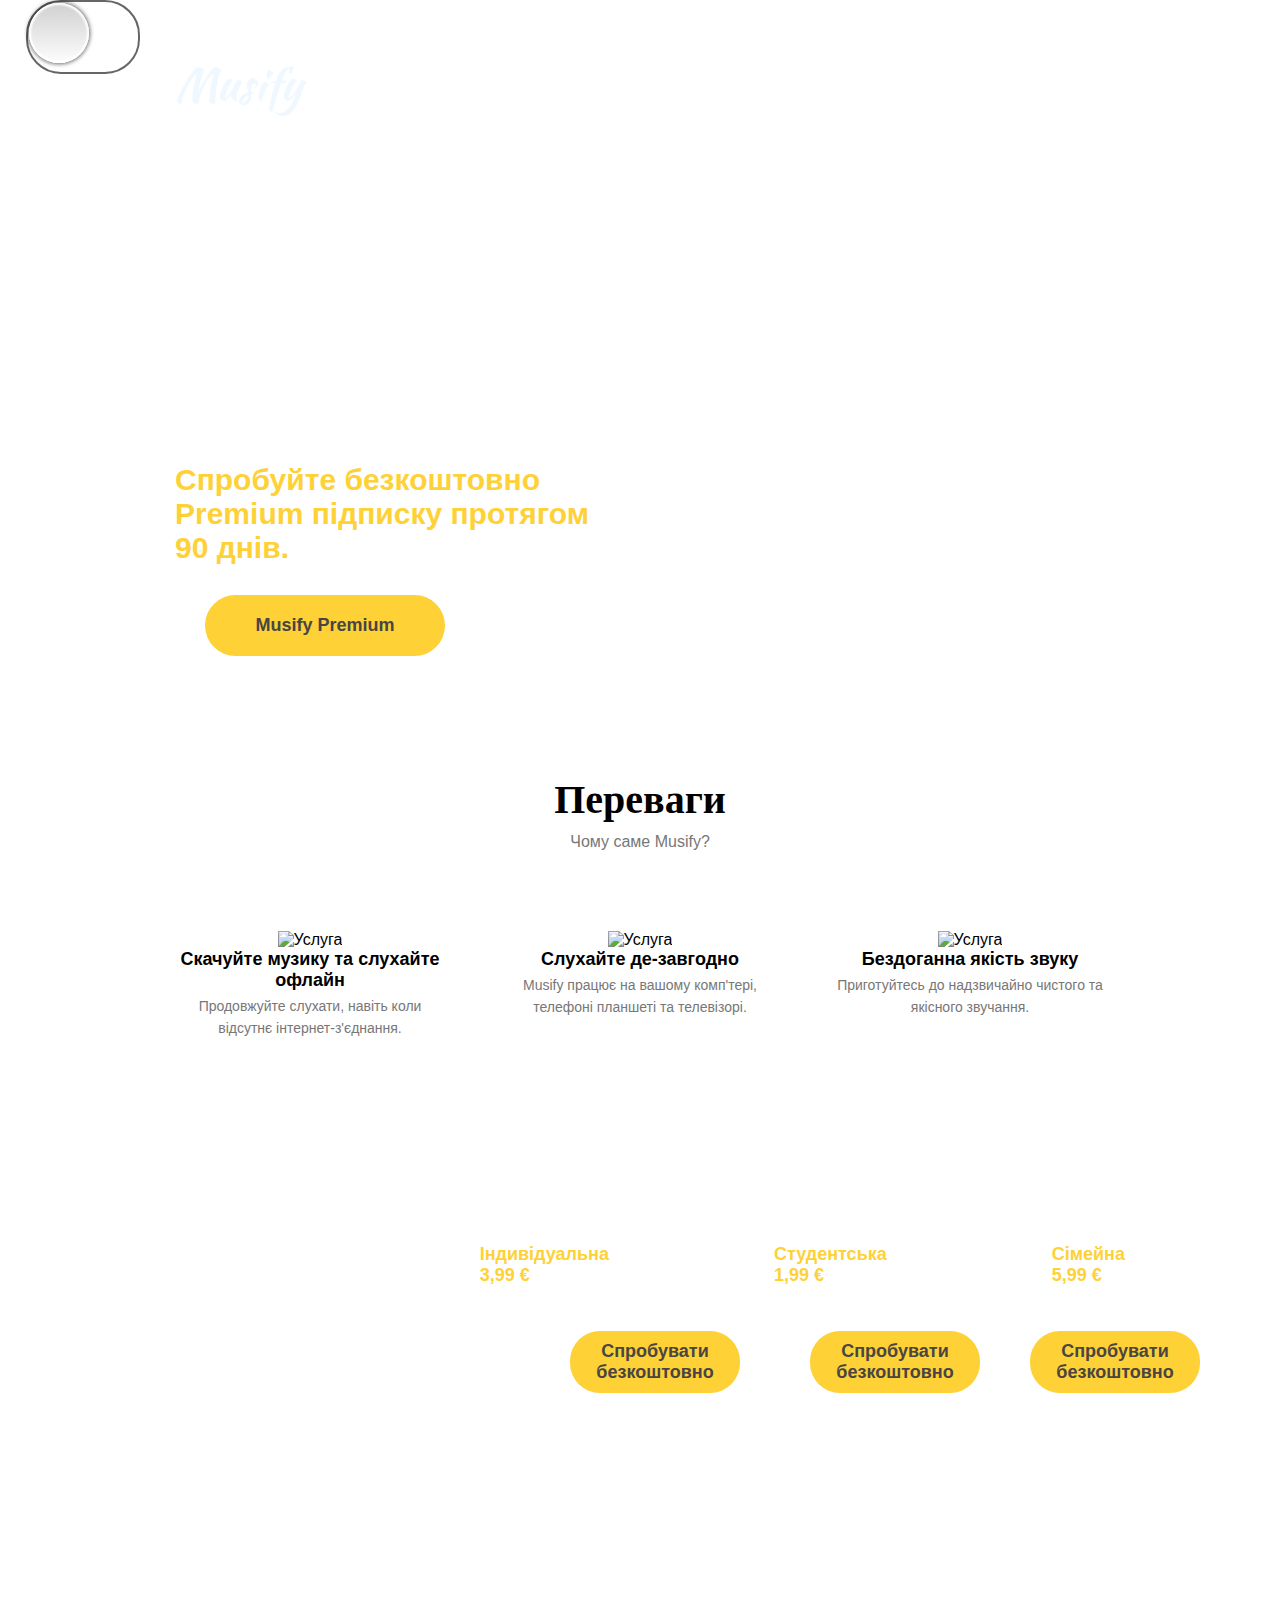
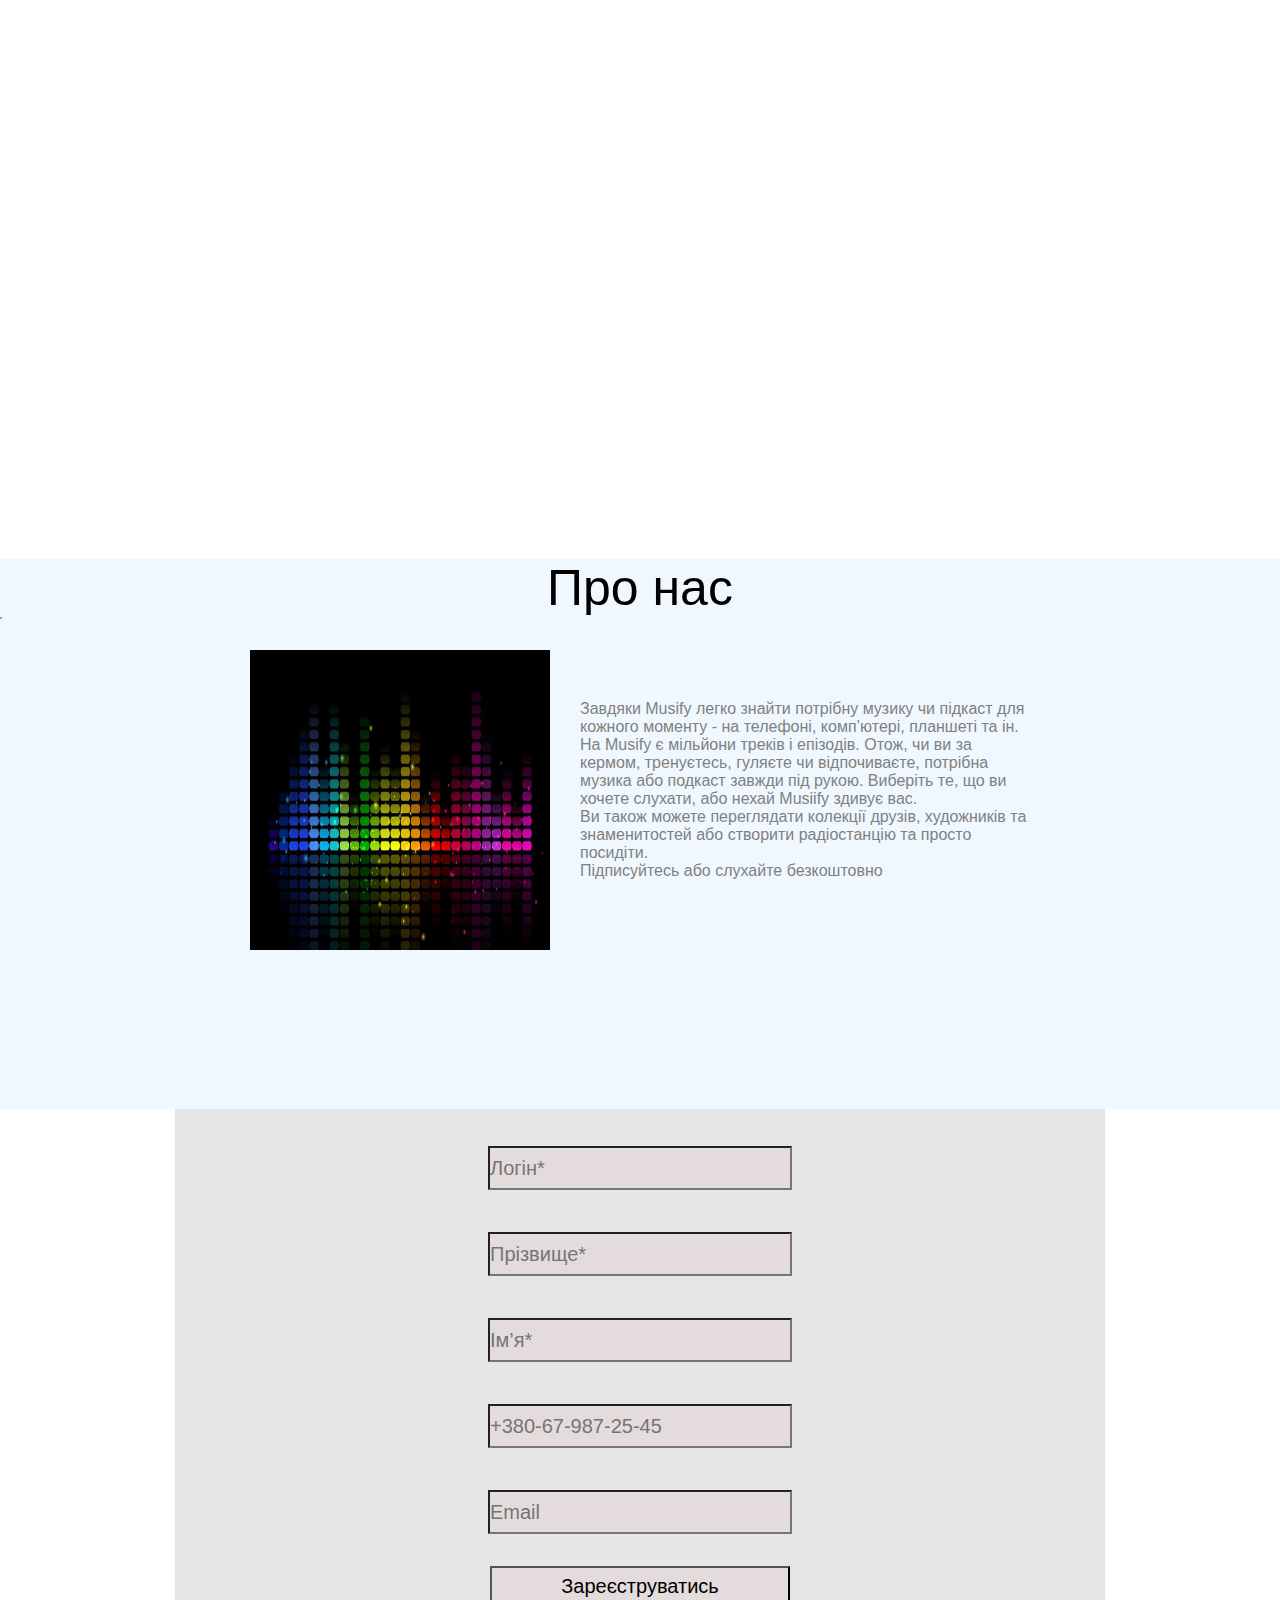
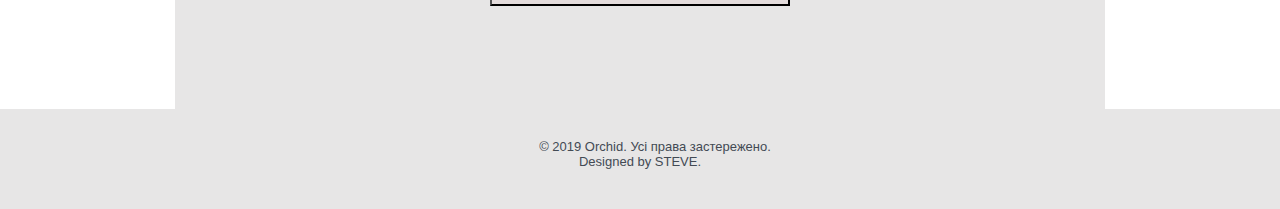
==== index.html @ 1489410d "First commit" ====
<!DOCTYPE html>
<html lang="en">
<head>
	<meta charset="UTF-8">
	<title>Musify</title>
	<link rel="stylesheet" href="css/dark.css">
	<script src="js/script.js"></script>
	<link href="https://fonts.googleapis.com/css?family=Kaushan+Script&display=swap" rel="stylesheet">
</head>
<body>
	<header>
	<div class="switch">
    	<input type="checkbox" id="switch-1" class="switch-check">
    	<label for="switch-1" class="switch-label">
       		 Опція
       	<span class="switch-slider switch-slider-on"></span>
           <span class="switch-slider switch-slider-off"></span>
    </label>
     </div>

		<div class="container">
			<div class="heading clearfix">
				<div class="logo">Musify</div>
				<nav class="menu">
					<ul>
						<li><a href="#">Premium</a>
						<ul>
						    <li><a href="#">Індивідуальна</a></li>
						    <li><a href="#">Студентська</a></li>
						    <li><a href="#">Сімейна</a></li>
						</ul>
						</li>
						<li><a href="#">Завантажити</a></li>
						<li><a href="#">Підтримка</a></li>
						<li><a class="button_1" href="#">Log in</a></li>
						<li><a class="button_2" href="registry.html">Sign up</a></li>
					</ul>
				</nav>
			</div>
				<div class="text-one">
					Музика для всіх.
					<br>
					В будь-якій точці світу.
				</div>
				<h1 class="text-two">
					Спробуйте безкоштовно Premium підписку протягом 90 днів.
				</h1>
			<a class="button_3" href="#" onclick="buttonClick(this)">Musify Premium</a>
		</div>
		<button onclick="topFunction()" id="Btn" title="Go to top">Наверх</button>
	</header>


		<section id="advantages">
		<div class="container">
			<div class="title">
				<h2>
					Переваги
				</h2>
				<p>
					Чому саме Musify? 
				</p>
			</div>
			<div class="services clearfix">
				<div class="services__item">
					<img src="img/adv_1.jpg" width="250" height="150" alt="Услуга">
					<h3>Скачуйте музику та слухайте офлайн</h3>
					<p>
                    Продовжуйте слухати, навіть коли відсутнє інтернет-з'єднання.
					</p>
				</div>
				<div class="services__item">
					<img src="img/adv_2.jpg" width="250" height="150" alt="Услуга">
					<h3>Слухайте де-завгодно</h3>
					<p>
						Musify працює на вашому комп'тері, телефоні планшеті та телевізорі.
					</p>
				</div>
				<div class="services__item">
					<img src="img/adv_3.jpg" width="250" height="150" alt="Услуга">
					<h3>Бездоганна якість звуку</h3>
					<p>
						Приготуйтесь до надзвичайно чистого та якісного звучання.
					</p>
				</div>
			</div>
		</div>
	</section>
	<section >
	
	<div class=content >
	   <div class="text_subscribes">
    <ul>
    <li><a href="#">Індивідуальна<br>3,99 &#8364;</a></li>
    <li><a href="#">Студентська<br>1,99 &#8364;</a></li>
    <li><a href="#">Сімейна<br>5,99 &#8364;</a></li>
    </ul>
    </div>
	<table>
		<tr class="top">
			<a class="button_4">Спробувати<br> безкоштовно</a>
			<a class="button_5">Спробувати<br> безкоштовно</a>
			<a class="button_6">Спробувати<br> безкоштовно</a>
		</tr>
		<tr>
			<td>60 мільйонів пісень<br>І ваша особиста музикальна колекція</td>
			<td>&#10003;</td>
			<td>&#10003;</td>
			<td>&#10003;</td>
		</tr>
		<tr>
			<td>Слухайте онлайн і офлайн</td>
			<td>&#10003;</td>
			<td>&#10003;</td>
			<td>&#10003;</td>
		</tr>
		<tr>
			<td>Безкоштовна пробна підписка без обов"язків</td>
		    <td>&#10003;</td>
			<td>&#10003;</td>
			<td>&#10003;</td>
		</tr>
		<tr>
			<td>Відтворення музики та відеокліпів без реклами</td>
			<td>&#10003;</td>
			<td>&#10003;</td>
			<td>&#10003;</td>
		</tr>
		<tr>
			<td>Відсутня реклама</td>
			<td>&#10003;</td>
			<td>&#10003;</td>
			<td>&#10003;</td>
		</tr>
		<tr>
			<td>До 6 користувачів у групі</td>
			<td></td>
			<td></td>
			<td>&#10003;</td>
		</tr>
		
	</table>

	<div class="text-three">
        Оформіть безкоштовну пробну підписку на три місяці.
    </div>
    <div class="text-four">
        Без жодних зобов'язань, в будь-який момент ви можете відмінити підписку.
    </div>
	</div>
	</section>
	
  <section id="about">
		<div class="container about">
			<div class="titles_1">
				<div class="title_1">
					Про нас
				</div>
				<hr>
			</div>
			<div class="row">
				<div class="image">
					<img src="img/equalizer.jpg" alt="">
				</div>
				<div class="text animated fadeInRight">
					<p>Завдяки Musify легко знайти потрібну музику чи підкаст для кожного моменту - на телефоні, комп’ютері, планшеті та ін.</p>
					<p>На Musify є мільйони треків і епізодів. Отож, чи ви за кермом, тренуєтесь, гуляєте чи відпочиваєте, потрібна музика або подкаст завжди під рукою. Виберіть те, що ви хочете слухати, або нехай Musiify здивує вас.</p>
					<p>Ви також можете переглядати колекції друзів, художників та знаменитостей або створити радіостанцію та просто посидіти.</p>
					<p>Підписуйтесь або слухайте безкоштовно</p>
				</div>
			</div>
		</div>
	</section>
	<section id="contacts">
		<div class="container contacts">
			<div class="cont_t">
			<p></p>
			</div>
			<form id="section-form" action="index.html" class="form" onsubmit="test(); return false">
                <table>
                   <tr>
                        <td>
                            <input type="text" name="login" placeholder="Логін*" required id="login" onfocus="myFunction(this)">
                        </td>
                    </tr>
                    <tr>
                        <td>
                            <input type="text" name="second_name" placeholder="Прізвище*" required id="second_name" onfocus="myFunction(this)">
                        </td>
                    </tr>
                    <tr>
                        <td>
                            <input type="text" name="name" placeholder="Ім’я*" required id="name" onfocus="myFunction(this)">
                        </td>
                    </tr>
                    <tr>
                        <td>
                            <input type="tel" name="tel" id="number" pattern="\+380\[-][0-9]{2}-[0-9]{3}-[0-9]{2}-[0-9]{2}" required placeholder="+380-67-987-25-45" onfocus="myFunction(this)">
                        </td>
                    </tr>
                    <tr>
                        <td>
                            <input type="email" name="your_email" required placeholder="Email" onfocus="myFunction(this)">
                        </td>
                    </tr>
                </table>
                <div>
                    <input type="submit" value="Зареєструватись" class="submit" id="submit_1">
                </div>
            </form>
		</div>
	</section>
	<footer id="contactss">
	<div class="right">
		<p class="left">© 2019 Orchid. Усі права застережено.</p>
		<p class="autor">Designed by STEVE.</p>
	</div>
    </footer>
    <script type="text/javascript" src="js/script.js"></script>
</body>
</html>
---- css/dark.css ----
*{	/*зірочка озн. усі елементи сайту вибрані */
	padding: 0;
	margin: 0;
	font-family: Arial, sans-serif;	
}
body, html{
	overflow-x: hidden;/*означає що ми керуємо відображення вмісту блочного елементу по горизонталі, якщо наш контент цільно не поміщається */
}

.clearfix:after {
	content:'';
	display: table;
	width: 100%;
	clear: both;
}

div {
	box-sizing: border-box;
}

header {
	background: url(../img/bg_1.jpg) no-repeat center top / cover;
    width: 100%;
    height: 670px;
}

.container {
    width: 930px;
	margin: 0 auto;
}

.logo {
	margin-top: 21px;
	float: left;
    font-family: 'Kaushan Script', cursive;
    font-size: 45px;
    color: aliceblue;
}

nav {
	float: right;
	margin-top: 45px;
}

.menu {
	padding: 0;
	margin: 0;
    margin-top: 30px;
}
.menu ul,
.menu ol{
    list-style: none;
}
.menu > ul{
    display: flex;
    justify-content: center;
}
.menu > ul li a{
    display: block;
    padding: 15px 15px 15px 15px;
    font-size: 16px;
    color: #fff;
    font-weight: bold;
    text-decoration: none;
}
.menu li ul{
    position: absolute;
    min-width: 150px;
    display: none;
    margin-left: -40px;
}
.menu > li > ul li a{
    padding: 10px;
    text-transform: none;
}
.menu li a:hover{
    background: #fed136;
    color: #484543;
}
.menu li:hover > ul{
    display: block;
}

.text-one {
    max-width: 340px;
	font-size: 60px;
	color: #fff;
	text-align: left;
	margin-top: 20px;

}

.text-two {
    max-width: 420px;
	font-size: 30px;
	color: #fed136;
	text-align: left;
    margin-top: 50px;
}

.button_1 {
    display: block;
	width: 100px;
    border: 2px solid #fff;
	padding: 0 0;
    border-radius: 30px;
	text-decoration: none;
	text-align: center;
	font-weight: bold;
    padding-right: 5px;
}
.button_2 {
	border-radius: 3px;
	display: block;
	width: 100px;
    border: 2px solid #fff;
	padding: 0 0;
    border-radius: 30px;
	text-decoration: none;
	text-align: center;
	font-weight: bold;
}
.button_3 {
	background: #fed136;
	color: #484543;
	border-radius: 3px;
    display: block;
	width: 240px;
	padding: 20px 0;
    margin:30px;
    border-radius: 35px;
	text-decoration: none;
	text-align: center;
	font-weight: bold;
	font-size: 18px;
	margin-top: 30px;
}
#Btn {
    display: none;
    position: fixed;
    bottom: 20px;
    right: 30px;
    z-index: 99;
    border: none;
    outline: none;
    background-color: #696969;
    color: white;
    cursor: pointer;
    padding: 15px;
    border-radius: 10px;
    font-size: 18px;
}
.title {
	padding-top: 100px;
}
.title h2 {
	font-size: 40px;
    font-family: 'Kaushan Script', cursive;
	font-weight: bold;
	text-align: center;
	margin: 0;
}

.title p {
	color: #777777;
	text-align: center;
	font-size: 16px;
	margin-top: 5px;
}

.services {
	margin-top: 80px;
}

.services__item	{
	width: 270px;
	float: left;
	text-align: center;
}

.services__item h3 {
	font-size: 18px;
	margin-bottom: 5px;
}

.services__item p {
	color: #777777;
	font-size: 14px;
	line-height: 1.55em;
}

.services__item:last-child {
	float: right;
}

.services__item:nth-child(2) {
	margin-left: 60px;
}

.content{
    background: url(../img/bg_table_3.jpg) no-repeat center top / cover;
    height: 1000px;
}
.text-three {
    max-width: 1000px;
	font-size: 60px;
	color: #fff;
	text-align: center;
	margin: 0 auto;
}
.text-four {
    max-width: 800px;
	font-size: 20px;
	color: #fff;
	text-align: center;
	margin: 0 auto;
}
.button_4 {
	background: #fed136;
	color: #484543;
	border-radius: 3px;
    display: inline-block;
	width: 170px;
	padding: 10px 0;
    margin:40px;
    border-radius: 30px;
	text-decoration: none;
	text-align: center;
	font-weight: bold;
	font-size: 18px;
	margin-top: 20px;
    margin-left: 570px;
}
.button_5 {
	background: #fed136;
	color: #484543;
	border-radius: 3px;
    display: inline-block;
	width: 170px;
	padding: 10px 0;
    margin:30px;
    border-radius: 30px;
	text-decoration: none;
	text-align: center;
	font-weight: bold;
	font-size: 18px;
	margin-top: 30px;
}
.button_6 {
	background: #fed136;
	color: #484543;
	border-radius: 3px;
    display: inline-block;
	width: 170px;
	padding: 10px 0;
    margin:20px;
    border-radius: 30px;
	text-decoration: none;
	text-align: center;
	font-weight: bold;
	font-size: 18px;
	margin-top: 30px;
}
table{
  margin-top: 20px;
  font-family: sans-serif;
  text-align: left;
  margin-right: 100px;
  margin-bottom: 50px;  
 
}

tr{
    border-collapse: collapse;
    border:3px solid white; 
}
td{
   color: white;
  padding: 10px 110px;
    font-size: 18px;
    font-weight: bold;
}
.text_subscribes{
    padding: 0;
	margin: 0;

}
.text_subscribes ol,
.text_subscribes ul{
    list-style: none;
}
.text_subscribes > ul{
    display: flex;
    justify-content: flex-end;
}
.text_subscribes > ul li a{
    display: block;
    padding: 15px 30px 15px 10px;
    font-size: 18px;
    font-weight: bold;
    color: #fed136;
    text-decoration: none;
    margin-right: 125px;
    margin-top: 150px;
}
.about {
	width: 100%;
	height: 550px;
    background-color: black;
}


.titles_1 {
	text-align: center;
}

.title_1 {
	color: aliceblue;
	font-size: 50px;
	
}

hr {
	text-align: center;
	background: white;
	width: 1px;
	height: 1px;
}

.titles_1 h1 {
	color: black;
	margin-top: -5px;
}

.row {
	margin-top: 30px;
}

.image img {
	width: 300px;
	height: 300px;
	float: left;
	margin-left: 250px;
}

.text {
	width: 450px;
	float: right;
    margin-top: 50px;
	margin-right: 250px;
	color: aliceblue;
}
.contacts {
	margin: 0 auto;
	height: 600px;
    width: 100%;
    background: url(../img/registry.jpg) no-repeat center top / cover;
}

.cont_t {
	text-align: center;
	color: #676161;
	padding-top: 15px;
	font-size: 20px;
	font-weight: 700;
}

.form {
   
	text-align: center;
}

table {
	margin: auto;
}
textarea {
	width: 300px;
	margin-top: 10px;
	font-size: 15px;
}

input {
	font-size: 20px;
	height: 40px;
	margin: 10px;
	width: 300px;
	background: #e4dcdc;
}

.right {
	height: 100px;
	background: #000;
	color: #fff;
	font-size: 13px;

}

.left {
	text-align: center;
	padding-top: 30px;
	margin-left: 30px;
}

.autor {
	text-align: center;
}
@media(max-width:1200px){
    
    .text-one{
        font-size: 50px;
    }
   
}
@media(max-width:990px){
    
    .text-one{
        font-size: 40px;
        margin-left: 300px;
    }
    .text-two{
        font-size: 30px;
        margin-left: 300px;
    }
    .button_3{
        margin-left: 300px;
    }
    .logo{
        margin-left:380px; 
    }
      .menu > ul li a{
    font-size: 30px;
    color: #fff;
}
    .title h2 {
  font-size: 50px;
}
   .title p {
  font-size: 30px;
}
    .services__item img{
        width: 300px;
        height: 200px;
    }
    .services__item h3{
        font-size:30px;
    }
     .services__item p{
        font-size:20px;
    }
    .button_5{
        margin-left: -1px;
        width: 270px;
    }
    .button_4{
        margin-left: -1px;
        width: 270px;
    }
    .button_6{
        width: 270px;
    }
    table{
  margin-top: 20px;
  margin-right: 10px;
  margin-bottom: 50px;  
    }
   .text_subscribes > ul li a{
    margin-left: -60px;
    margin-top: 450px;
    font-size: 30px;
    
}
     table{
        display: none;
    }
    .image img{
        margin-left: 300px;
        width: 400px;
        height: 400px;
    }
    .title_1 {
        padding: 12px;
        font-size: 50px;
    }
    .titles_1 h1{
        padding: 10px;
        font-size: 30px;
}
    .text{
       padding: 20px;
       width: 800px;
      margin-right:100px;
      font-size: 20px;
    }
    .text p{
        font-size: 25px;
    }
    hr{
        display: none; 
    }
    .contacts
    {
        background: white;
    }
    input {
	background: #fed136;
	color: #484543;
    display: inline-block;
	width: 700px;
    height: 150px;
    border-radius: 80px;
	text-decoration: none;
	text-align: center;
	font-weight: bold;
	font-size: 50px;
	margin-top: 100px;
}
    #contactss
    {
        margin-top:550px;  
    }
    .right{
        height: 150px;
    }
    .left{
        font-size: 30px;
    }
    .autor{
        font-size: 30px;
    }
}
@media(max-width:575px){
    
   .text-one{
        font-size: 30px;
        margin-left: 400px;
    }
    .text-two{
        font-size: 20px;
        margin-left: 250px;
    }
    .button_3{
        margin-left: 250px;
    }
    .logo{
        margin-left:200px; 
    }
      .menu > ul li a{
    font-size: 2-px;
    color: #fff;
}
    .title h2 {
  font-size: 30px;
}
   .title p {
  font-size: 30px;
}
    .services__item img{
        width: 300px;
        height: 100px;
    }
    .services__item h3{
        font-size:20px;
    }
     .services__item p{
        font-size:10px;
    }
    table{
  margin-top: 15px;
  margin-right: 8px;
  margin-bottom: 40px;  
    }
   .text_subscribes > ul li a{
    margin-left: -50px;
    margin-top: 450px;
    font-size: 25px;
    
}
     table{
        display: none;
    }
    .image img{
        margin-left: 300px;
        width: 400px;
        height: 400px;
    }
    .title_1 {
        padding: 12px;
        font-size: 40px;
    }
    .titles_1 h1{
        padding: 10px;
        font-size: 25px;
}
    .text{
       padding: 10px;
       width: 800px;
      margin-right:100px;
      font-size: 18px;
    }
    .text p{
        font-size: 25px;
    }
    hr{
        display: none; 
    }
    .contacts
    {
        background: white;
    }
    input {
	background: #fed136;
	color: #484543;
    display: inline-block;
	width: 600px;
    height: 100px;
    border-radius: 70px;
	text-decoration: none;
	text-align: center;
	font-weight: bold;
	font-size: 40px;
	margin-top: 80px;
}
    #contactss
    {
        margin-top:550px;  
    }
    .right{
        height: 150px;
    }
    .left{
        font-size: 25px;
    }
    .autor{
        font-size: 25px;
    }
}
   

.switch,
.switch-label,
.switch-slider {
    width: 60px;
    height: 30px;
    margin-left: 40px;
}
.switch-check {
    position: absolute;
    opacity: 0;
}

.switch-label,
.switch-slider {
    position: absolute;
    top: 0;
}

.switch-label {
    padding-top: 20px;
    left: 35;
    text-indent: -9999px;
}

.switch-slider {
    padding: 20px 25px;
   -moz-border-radius: 35px;
   -webkit-border-radius: 35px;
   border-radius: 35px;
   border: 2px solid #666;
   font-weight: bold;
   font-size: 20px;
   cursor: pointer;
}

.switch-slider-on {
    left: -40;
    width: 120px;
    background: #369AEE;
}

.switch-slider-off {
    right: 0;
    background: #FFF;
}

.switch-slider-off:after {
    position: absolute;
    top: 1px;
    left: 1px;
    width: 60px;
    height: 60px;
    border-radius: 50%;
    background: #E5E5E5;
    background: linear-gradient(#D0D0D0, #FDFDFD);
    box-shadow: 0 0 2px 2px #FFF inset,
    0 0 4px 1px rgba(0, 0, 0, 0.6);
    content: '';
}

.switch-label:active .switch-slider-off:after,
.switch-check:focus + .switch-label .switch-slider-off:after {
    background: #D5D5D5;
    background: linear-gradient(#C8C8C8, #E4E4E4);
}

.switch-check:checked + .switch-label .switch-slider-on {
    width: 60px;
}

.switch-check:checked + .switch-label .switch-slider-off {
    width: 10px;
}
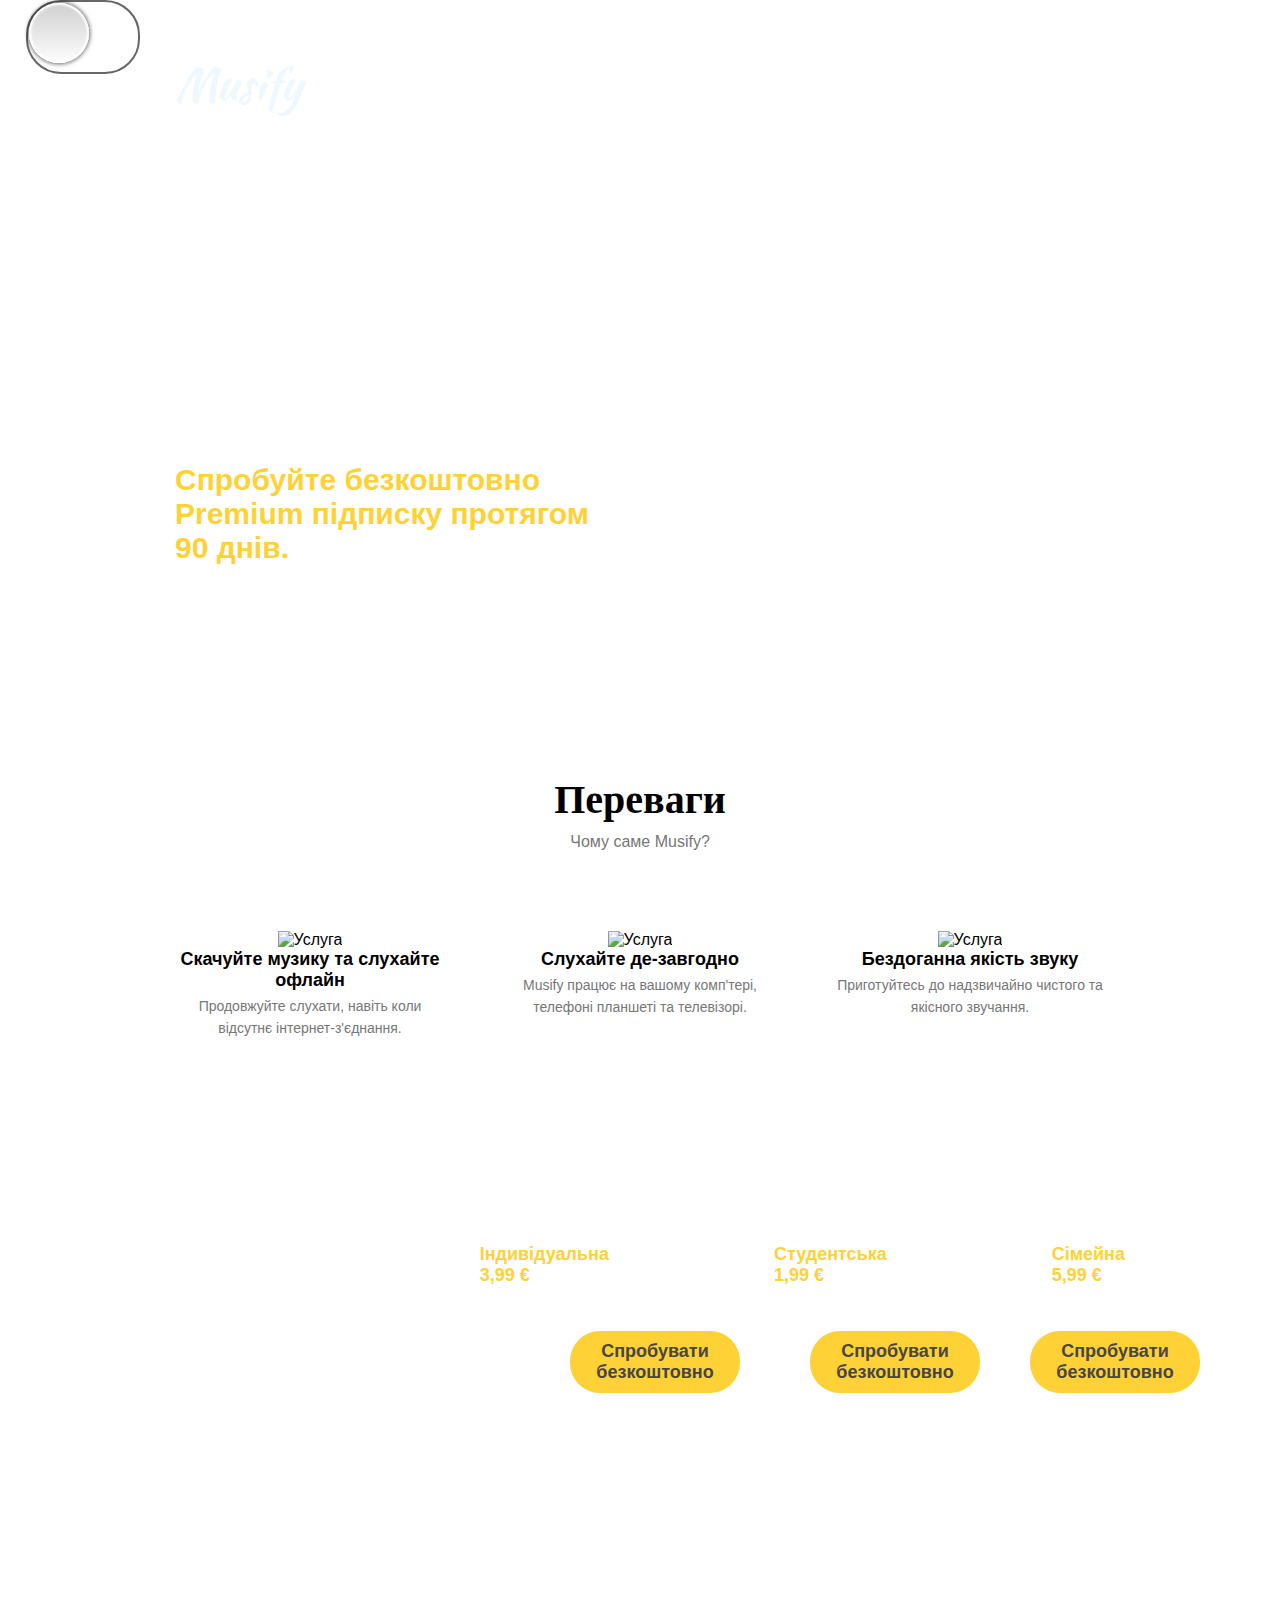
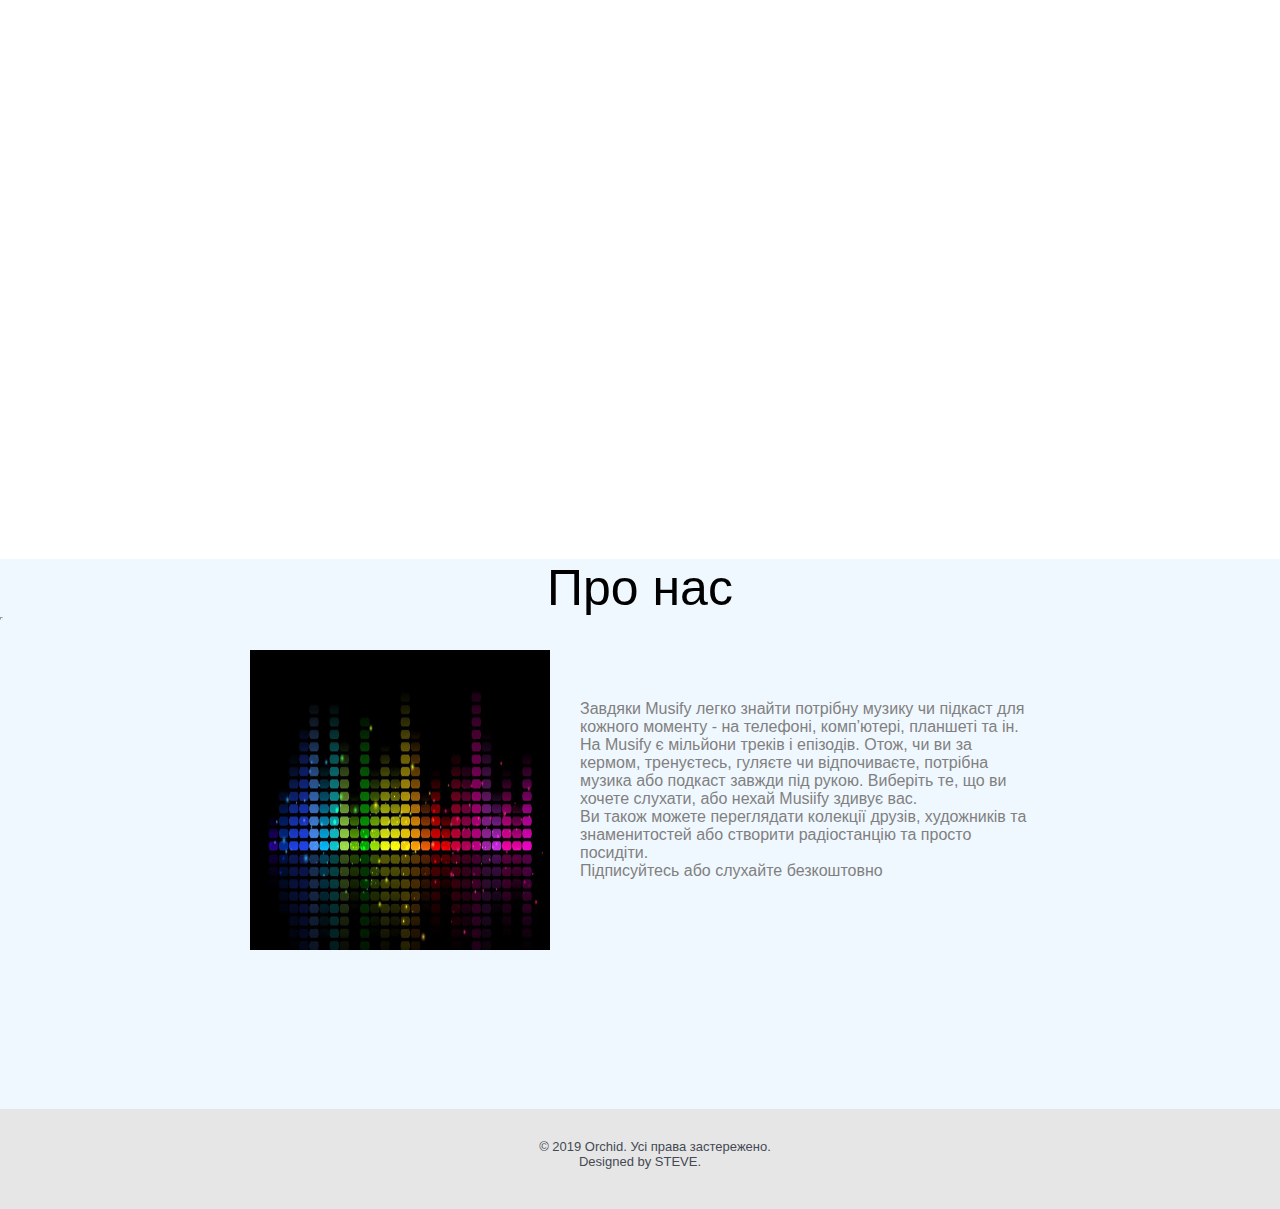
==== commit d2450114: "New registration form" ====
--- a/index.html
+++ b/index.html
@@ -45,7 +45,6 @@
 				<h1 class="text-two">
 					Спробуйте безкоштовно Premium підписку протягом 90 днів.
 				</h1>
-			<a class="button_3" href="#" onclick="buttonClick(this)">Musify Premium</a>
 		</div>
 		<button onclick="topFunction()" id="Btn" title="Go to top">Наверх</button>
 	</header>
@@ -171,45 +170,6 @@
 			</div>
 		</div>
 	</section>
-	<section id="contacts">
-		<div class="container contacts">
-			<div class="cont_t">
-			<p></p>
-			</div>
-			<form id="section-form" action="index.html" class="form" onsubmit="test(); return false">
-                <table>
-                   <tr>
-                        <td>
-                            <input type="text" name="login" placeholder="Логін*" required id="login" onfocus="myFunction(this)">
-                        </td>
-                    </tr>
-                    <tr>
-                        <td>
-                            <input type="text" name="second_name" placeholder="Прізвище*" required id="second_name" onfocus="myFunction(this)">
-                        </td>
-                    </tr>
-                    <tr>
-                        <td>
-                            <input type="text" name="name" placeholder="Ім’я*" required id="name" onfocus="myFunction(this)">
-                        </td>
-                    </tr>
-                    <tr>
-                        <td>
-                            <input type="tel" name="tel" id="number" pattern="\+380\[-][0-9]{2}-[0-9]{3}-[0-9]{2}-[0-9]{2}" required placeholder="+380-67-987-25-45" onfocus="myFunction(this)">
-                        </td>
-                    </tr>
-                    <tr>
-                        <td>
-                            <input type="email" name="your_email" required placeholder="Email" onfocus="myFunction(this)">
-                        </td>
-                    </tr>
-                </table>
-                <div>
-                    <input type="submit" value="Зареєструватись" class="submit" id="submit_1">
-                </div>
-            </form>
-		</div>
-	</section>
 	<footer id="contactss">
 	<div class="right">
 		<p class="left">© 2019 Orchid. Усі права застережено.</p>
